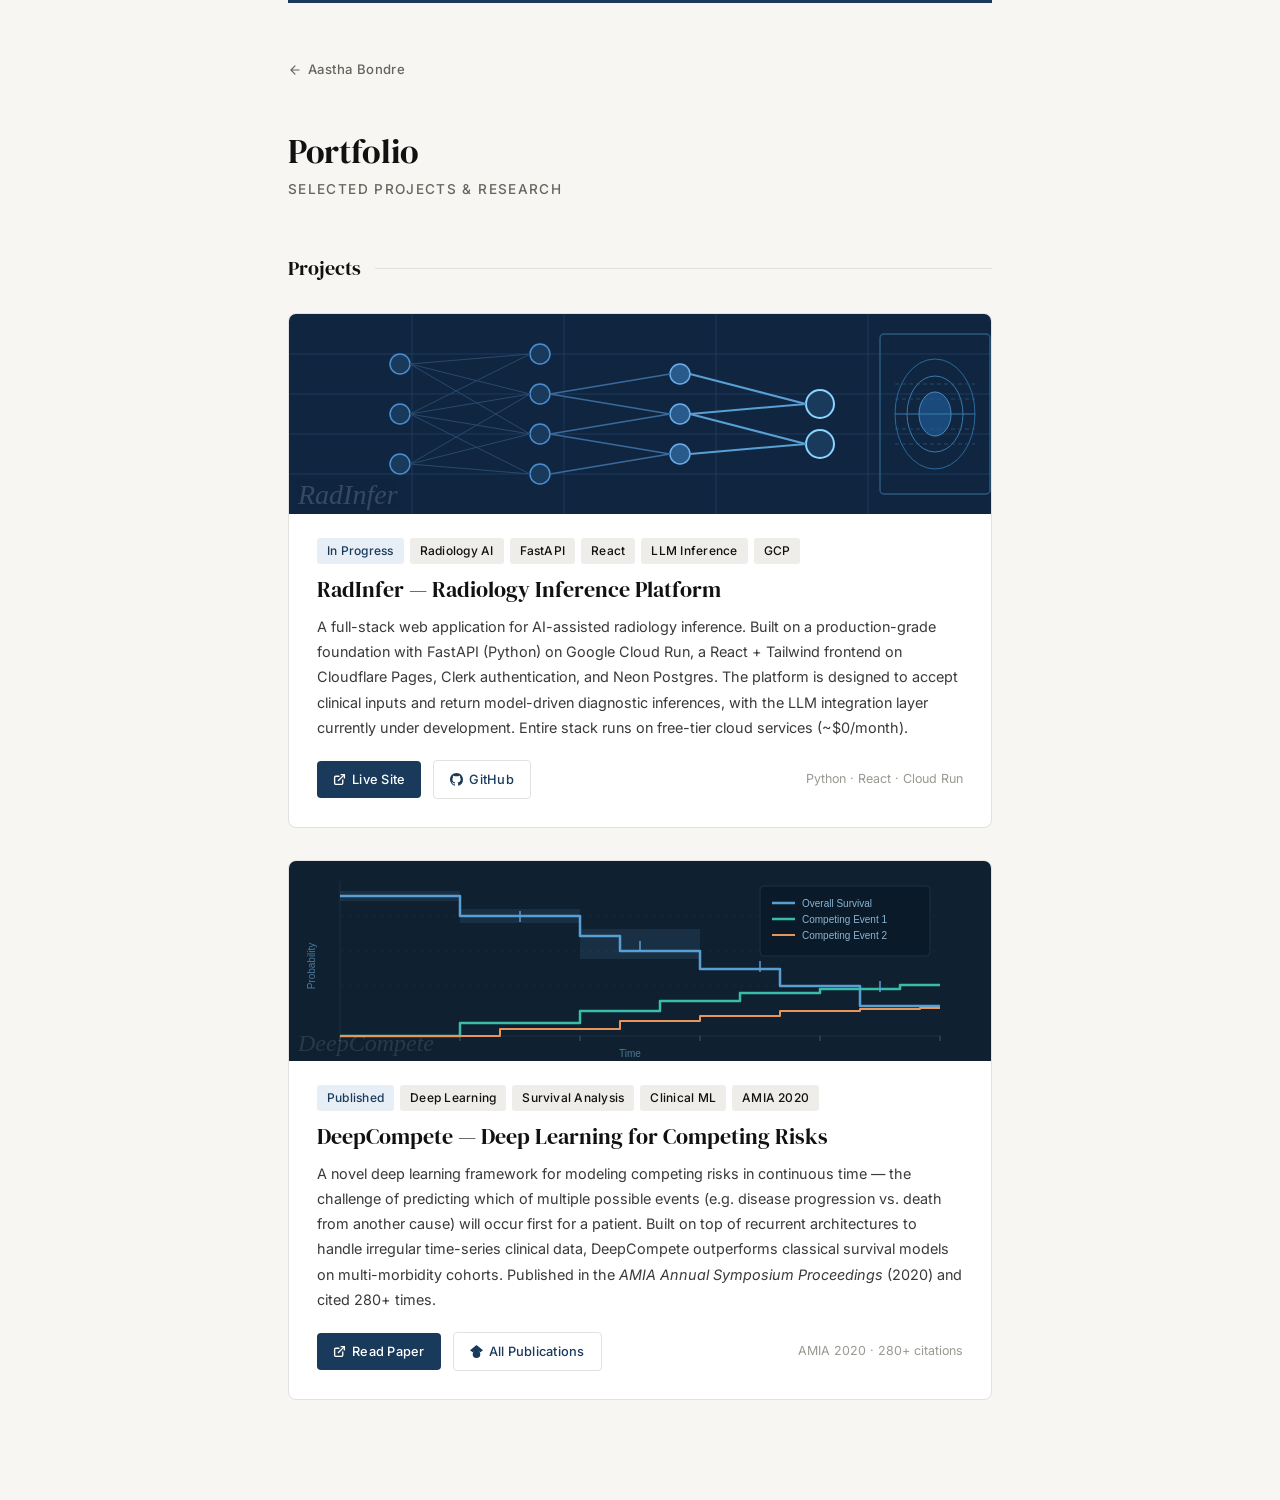
==== portfolio.html @ b5de8ede "Add portfolio page with RadInfer and DeepCompete" ====
<!DOCTYPE html>
<html lang="en">
<head>
  <meta charset="UTF-8" />
  <meta name="viewport" content="width=device-width, initial-scale=1.0" />
  <title>Portfolio — Aastha Bondre</title>
  <link rel="preconnect" href="https://fonts.googleapis.com">
  <link rel="preconnect" href="https://fonts.gstatic.com" crossorigin>
  <link href="https://fonts.googleapis.com/css2?family=DM+Serif+Display&family=Inter:wght@400;450;500;600&display=swap" rel="stylesheet">
  <style>
    *, *::before, *::after { box-sizing: border-box; margin: 0; padding: 0; }

    :root {
      --bg: #f7f6f3;
      --surface: #ffffff;
      --fg: #111111;
      --muted: #666660;
      --subtle: #999992;
      --accent: #1a3a5c;
      --accent-light: #e8eef5;
      --border: #e2e1dd;
      --tag-bg: #eeede9;
      --serif: 'DM Serif Display', Georgia, serif;
      --sans: 'Inter', system-ui, -apple-system, sans-serif;
    }

    html { scroll-behavior: smooth; }

    body {
      background: var(--bg);
      color: var(--fg);
      font-family: var(--sans);
      font-size: 15px;
      line-height: 1.65;
      -webkit-font-smoothing: antialiased;
    }

    a { color: var(--accent); text-decoration: none; }
    a:hover { text-decoration: underline; }

    .page {
      max-width: 760px;
      margin: 0 auto;
      padding: 0 28px 100px;
    }

    .top-rule {
      height: 3px;
      background: var(--accent);
      margin-bottom: 56px;
    }

    /* ── Nav back ── */
    .nav {
      display: flex;
      align-items: center;
      justify-content: space-between;
      margin-bottom: 52px;
    }

    .back-link {
      display: inline-flex;
      align-items: center;
      gap: 6px;
      font-size: 0.82rem;
      font-weight: 500;
      color: var(--muted);
      text-decoration: none;
      letter-spacing: 0.03em;
    }
    .back-link:hover { color: var(--accent); text-decoration: none; }

    /* ── Page header ── */
    .page-header { margin-bottom: 52px; }

    .page-name {
      font-family: var(--serif);
      font-size: 2.1rem;
      font-weight: 400;
      letter-spacing: -0.01em;
      line-height: 1.1;
      margin-bottom: 8px;
    }

    .page-sub {
      font-size: 0.85rem;
      font-weight: 500;
      letter-spacing: 0.1em;
      text-transform: uppercase;
      color: var(--muted);
    }

    /* ── Section header ── */
    .section-header {
      display: flex;
      align-items: center;
      gap: 14px;
      margin-bottom: 28px;
    }
    .section-title {
      font-family: var(--serif);
      font-size: 1.25rem;
      font-weight: 400;
      white-space: nowrap;
    }
    .section-rule {
      flex: 1;
      height: 1px;
      background: var(--border);
    }

    /* ── Project cards ── */
    .projects { display: flex; flex-direction: column; gap: 32px; }

    .card {
      background: var(--surface);
      border: 1px solid var(--border);
      border-radius: 8px;
      overflow: hidden;
    }

    .card-image {
      width: 100%;
      height: 200px;
      display: block;
      background: var(--accent-light);
    }

    .card-body { padding: 24px 28px 28px; }

    .card-tags {
      display: flex;
      flex-wrap: wrap;
      gap: 6px;
      margin-bottom: 12px;
    }

    .tag {
      background: var(--tag-bg);
      color: var(--fg);
      font-size: 0.75rem;
      font-weight: 500;
      padding: 3px 10px;
      border-radius: 3px;
      letter-spacing: 0.02em;
    }

    .tag-accent {
      background: var(--accent-light);
      color: var(--accent);
    }

    .card-title {
      font-family: var(--serif);
      font-size: 1.35rem;
      font-weight: 400;
      line-height: 1.3;
      margin-bottom: 10px;
    }

    .card-desc {
      font-size: 0.9rem;
      color: #3a3a38;
      line-height: 1.75;
      margin-bottom: 20px;
    }

    .card-footer {
      display: flex;
      align-items: center;
      gap: 12px;
      flex-wrap: wrap;
    }

    .btn {
      display: inline-flex;
      align-items: center;
      gap: 6px;
      font-size: 0.8rem;
      font-weight: 500;
      padding: 8px 16px;
      border-radius: 4px;
      text-decoration: none;
      transition: background 0.15s;
      letter-spacing: 0.02em;
    }

    .btn-primary {
      background: var(--accent);
      color: #fff;
    }
    .btn-primary:hover { background: #122a43; text-decoration: none; }

    .btn-secondary {
      background: #fff;
      color: var(--accent);
      border: 1px solid var(--border);
    }
    .btn-secondary:hover { background: var(--accent-light); text-decoration: none; }

    .card-meta {
      font-size: 0.78rem;
      color: var(--subtle);
      margin-left: auto;
    }
  </style>
</head>
<body>
<div class="page">

  <div class="top-rule"></div>

  <nav class="nav">
    <a class="back-link" href="/">
      <svg width="14" height="14" viewBox="0 0 24 24" fill="none" stroke="currentColor" stroke-width="2" stroke-linecap="round" stroke-linejoin="round">
        <path d="M19 12H5M12 5l-7 7 7 7"/>
      </svg>
      Aastha Bondre
    </a>
  </nav>

  <div class="page-header">
    <h1 class="page-name">Portfolio</h1>
    <p class="page-sub">Selected Projects &amp; Research</p>
  </div>

  <section>
    <div class="section-header">
      <h2 class="section-title">Projects</h2>
      <div class="section-rule"></div>
    </div>

    <div class="projects">

      <!-- RadInfer -->
      <div class="card">
        <svg class="card-image" viewBox="0 0 760 200" xmlns="http://www.w3.org/2000/svg" preserveAspectRatio="xMidYMid slice">
          <rect width="760" height="200" fill="#0f2540"/>
          <!-- Grid lines -->
          <line x1="0" y1="40" x2="760" y2="40" stroke="#1e3a5c" stroke-width="1"/>
          <line x1="0" y1="80" x2="760" y2="80" stroke="#1e3a5c" stroke-width="1"/>
          <line x1="0" y1="120" x2="760" y2="120" stroke="#1e3a5c" stroke-width="1"/>
          <line x1="0" y1="160" x2="760" y2="160" stroke="#1e3a5c" stroke-width="1"/>
          <line x1="152" y1="0" x2="152" y2="200" stroke="#1e3a5c" stroke-width="1"/>
          <line x1="304" y1="0" x2="304" y2="200" stroke="#1e3a5c" stroke-width="1"/>
          <line x1="456" y1="0" x2="456" y2="200" stroke="#1e3a5c" stroke-width="1"/>
          <line x1="608" y1="0" x2="608" y2="200" stroke="#1e3a5c" stroke-width="1"/>
          <!-- Neural network nodes - input layer -->
          <circle cx="140" cy="50" r="10" fill="#1a3a5c" stroke="#4a8fd4" stroke-width="1.5"/>
          <circle cx="140" cy="100" r="10" fill="#1a3a5c" stroke="#4a8fd4" stroke-width="1.5"/>
          <circle cx="140" cy="150" r="10" fill="#1a3a5c" stroke="#4a8fd4" stroke-width="1.5"/>
          <!-- Hidden layer 1 -->
          <circle cx="280" cy="40" r="10" fill="#1a3a5c" stroke="#4a8fd4" stroke-width="1.5"/>
          <circle cx="280" cy="80" r="10" fill="#1a3a5c" stroke="#4a8fd4" stroke-width="1.5"/>
          <circle cx="280" cy="120" r="10" fill="#1a3a5c" stroke="#4a8fd4" stroke-width="1.5"/>
          <circle cx="280" cy="160" r="10" fill="#1a3a5c" stroke="#4a8fd4" stroke-width="1.5"/>
          <!-- Hidden layer 2 -->
          <circle cx="420" cy="60" r="10" fill="#2a5a8c" stroke="#6aafed" stroke-width="1.5"/>
          <circle cx="420" cy="100" r="10" fill="#2a5a8c" stroke="#6aafed" stroke-width="1.5"/>
          <circle cx="420" cy="140" r="10" fill="#2a5a8c" stroke="#6aafed" stroke-width="1.5"/>
          <!-- Output -->
          <circle cx="560" cy="90" r="14" fill="#1a3a5c" stroke="#8ad4ff" stroke-width="2"/>
          <circle cx="560" cy="130" r="14" fill="#1a3a5c" stroke="#8ad4ff" stroke-width="2"/>
          <!-- Connections input→h1 -->
          <line x1="150" y1="50" x2="270" y2="40" stroke="#2a4a6c" stroke-width="1"/>
          <line x1="150" y1="50" x2="270" y2="80" stroke="#2a4a6c" stroke-width="1"/>
          <line x1="150" y1="50" x2="270" y2="120" stroke="#2a4a6c" stroke-width="1"/>
          <line x1="150" y1="100" x2="270" y2="40" stroke="#2a4a6c" stroke-width="1"/>
          <line x1="150" y1="100" x2="270" y2="80" stroke="#2a4a6c" stroke-width="1"/>
          <line x1="150" y1="100" x2="270" y2="120" stroke="#2a4a6c" stroke-width="1"/>
          <line x1="150" y1="100" x2="270" y2="160" stroke="#2a4a6c" stroke-width="1"/>
          <line x1="150" y1="150" x2="270" y2="80" stroke="#2a4a6c" stroke-width="1"/>
          <line x1="150" y1="150" x2="270" y2="120" stroke="#2a4a6c" stroke-width="1"/>
          <line x1="150" y1="150" x2="270" y2="160" stroke="#2a4a6c" stroke-width="1"/>
          <!-- Connections h1→h2 (highlighted) -->
          <line x1="290" y1="80" x2="410" y2="60" stroke="#3a6a9c" stroke-width="1.5"/>
          <line x1="290" y1="80" x2="410" y2="100" stroke="#3a6a9c" stroke-width="1.5"/>
          <line x1="290" y1="120" x2="410" y2="100" stroke="#3a6a9c" stroke-width="1.5"/>
          <line x1="290" y1="120" x2="410" y2="140" stroke="#3a6a9c" stroke-width="1.5"/>
          <line x1="290" y1="160" x2="410" y2="140" stroke="#3a6a9c" stroke-width="1.5"/>
          <!-- Connections h2→output (bright) -->
          <line x1="430" y1="60" x2="546" y2="90" stroke="#5a9fd4" stroke-width="2"/>
          <line x1="430" y1="100" x2="546" y2="90" stroke="#5a9fd4" stroke-width="2"/>
          <line x1="430" y1="100" x2="546" y2="130" stroke="#5a9fd4" stroke-width="2"/>
          <line x1="430" y1="140" x2="546" y2="130" stroke="#5a9fd4" stroke-width="2"/>
          <!-- Scan lines on right suggesting radiology -->
          <rect x="620" y="20" width="110" height="160" rx="4" fill="none" stroke="#2a5a7c" stroke-width="1.5"/>
          <!-- Abstract "scan" inside box -->
          <ellipse cx="675" cy="100" rx="40" ry="55" fill="none" stroke="#2a6a9c" stroke-width="1"/>
          <ellipse cx="675" cy="100" rx="28" ry="38" fill="none" stroke="#3a7aac" stroke-width="1"/>
          <ellipse cx="675" cy="100" rx="16" ry="22" fill="#1a4a7c" stroke="#4a8abd" stroke-width="1"/>
          <line x1="635" y1="70" x2="715" y2="70" stroke="#2a5a7c" stroke-width="0.75" stroke-dasharray="4,3"/>
          <line x1="635" y1="85" x2="715" y2="85" stroke="#2a5a7c" stroke-width="0.75" stroke-dasharray="4,3"/>
          <line x1="635" y1="100" x2="715" y2="100" stroke="#3a7aac" stroke-width="1"/>
          <line x1="635" y1="115" x2="715" y2="115" stroke="#2a5a7c" stroke-width="0.75" stroke-dasharray="4,3"/>
          <line x1="635" y1="130" x2="715" y2="130" stroke="#2a5a7c" stroke-width="0.75" stroke-dasharray="4,3"/>
          <!-- Label -->
          <text x="38" y="190" font-family="Georgia, serif" font-size="28" fill="#e8eef5" opacity="0.18" font-style="italic">RadInfer</text>
        </svg>

        <div class="card-body">
          <div class="card-tags">
            <span class="tag tag-accent">In Progress</span>
            <span class="tag">Radiology AI</span>
            <span class="tag">FastAPI</span>
            <span class="tag">React</span>
            <span class="tag">LLM Inference</span>
            <span class="tag">GCP</span>
          </div>
          <h3 class="card-title">RadInfer — Radiology Inference Platform</h3>
          <p class="card-desc">
            A full-stack web application for AI-assisted radiology inference. Built on a production-grade
            foundation with FastAPI (Python) on Google Cloud Run, a React + Tailwind frontend on Cloudflare
            Pages, Clerk authentication, and Neon Postgres. The platform is designed to accept clinical
            inputs and return model-driven diagnostic inferences, with the LLM integration layer currently
            under development. Entire stack runs on free-tier cloud services (~$0/month).
          </p>
          <div class="card-footer">
            <a class="btn btn-primary" href="https://radinfer.com" target="_blank" rel="noopener">
              <svg width="13" height="13" viewBox="0 0 24 24" fill="none" stroke="currentColor" stroke-width="2.5" stroke-linecap="round" stroke-linejoin="round">
                <path d="M18 13v6a2 2 0 0 1-2 2H5a2 2 0 0 1-2-2V8a2 2 0 0 1 2-2h6"/>
                <polyline points="15 3 21 3 21 9"/>
                <line x1="10" y1="14" x2="21" y2="3"/>
              </svg>
              Live Site
            </a>
            <a class="btn btn-secondary" href="https://github.com/TejasBondre/radinfer" target="_blank" rel="noopener">
              <svg width="13" height="13" viewBox="0 0 24 24" fill="currentColor">
                <path d="M12 0C5.37 0 0 5.37 0 12c0 5.31 3.435 9.795 8.205 11.385.6.105.825-.255.825-.57 0-.285-.015-1.23-.015-2.235-3.015.555-3.795-.735-4.035-1.41-.135-.345-.72-1.41-1.23-1.695-.42-.225-1.02-.78-.015-.795.945-.015 1.62.87 1.845 1.23 1.08 1.815 2.805 1.305 3.495.99.105-.78.42-1.305.765-1.605-2.67-.3-5.46-1.335-5.46-5.925 0-1.305.465-2.385 1.23-3.225-.12-.3-.54-1.53.12-3.18 0 0 1.005-.315 3.3 1.23.96-.27 1.98-.405 3-.405s2.04.135 3 .405c2.295-1.56 3.3-1.23 3.3-1.23.66 1.65.24 2.88.12 3.18.765.84 1.23 1.905 1.23 3.225 0 4.605-2.805 5.625-5.475 5.925.435.375.81 1.095.81 2.22 0 1.605-.015 2.895-.015 3.3 0 .315.225.69.825.57A12.02 12.02 0 0 0 24 12c0-6.63-5.37-12-12-12z"/>
              </svg>
              GitHub
            </a>
            <span class="card-meta">Python · React · Cloud Run</span>
          </div>
        </div>
      </div>

      <!-- DeepCompete -->
      <div class="card">
        <svg class="card-image" viewBox="0 0 760 200" xmlns="http://www.w3.org/2000/svg" preserveAspectRatio="xMidYMid slice">
          <rect width="760" height="200" fill="#0f2030"/>
          <!-- Grid -->
          <line x1="80" y1="20" x2="80" y2="175" stroke="#1e3040" stroke-width="1"/>
          <line x1="80" y1="175" x2="680" y2="175" stroke="#1e3040" stroke-width="1"/>
          <!-- Horizontal grid lines -->
          <line x1="80" y1="55" x2="680" y2="55" stroke="#1a2a3a" stroke-width="0.75" stroke-dasharray="4,4"/>
          <line x1="80" y1="90" x2="680" y2="90" stroke="#1a2a3a" stroke-width="0.75" stroke-dasharray="4,4"/>
          <line x1="80" y1="125" x2="680" y2="125" stroke="#1a2a3a" stroke-width="0.75" stroke-dasharray="4,4"/>
          <!-- Axis ticks -->
          <line x1="80" y1="175" x2="80" y2="180" stroke="#3a5a7a" stroke-width="1"/>
          <line x1="200" y1="175" x2="200" y2="180" stroke="#3a5a7a" stroke-width="1"/>
          <line x1="320" y1="175" x2="320" y2="180" stroke="#3a5a7a" stroke-width="1"/>
          <line x1="440" y1="175" x2="440" y2="180" stroke="#3a5a7a" stroke-width="1"/>
          <line x1="560" y1="175" x2="560" y2="180" stroke="#3a5a7a" stroke-width="1"/>
          <line x1="680" y1="175" x2="680" y2="180" stroke="#3a5a7a" stroke-width="1"/>
          <!-- Kaplan-Meier style curves — overall survival (blue) -->
          <polyline points="80,35 200,35 200,55 320,55 320,75 360,75 360,90 440,90 440,108 520,108 520,125 600,125 600,145 680,145"
            fill="none" stroke="#5a9fd4" stroke-width="2.5" stroke-linejoin="round"/>
          <!-- Competing event 1 (teal) — cumulative incidence -->
          <polyline points="80,175 200,175 200,162 320,162 320,150 400,150 400,140 480,140 480,132 560,132 560,128 640,128 640,124 680,124"
            fill="none" stroke="#3abcaa" stroke-width="2.5" stroke-linejoin="round"/>
          <!-- Competing event 2 (orange) — cumulative incidence -->
          <polyline points="80,175 240,175 240,168 360,168 360,160 440,160 440,155 520,155 520,150 600,150 600,148 660,148 660,147 680,147"
            fill="none" stroke="#e8955a" stroke-width="2" stroke-linejoin="round"/>
          <!-- Confidence bands (shaded) for blue curve -->
          <polygon points="80,30 200,30 200,40 80,40" fill="#5a9fd4" opacity="0.12"/>
          <polygon points="200,48 320,48 320,62 200,62" fill="#5a9fd4" opacity="0.12"/>
          <polygon points="320,68 440,68 440,98 320,98" fill="#5a9fd4" opacity="0.12"/>
          <!-- Censoring ticks on blue curve -->
          <line x1="260" y1="50" x2="260" y2="61" stroke="#5a9fd4" stroke-width="1.5"/>
          <line x1="380" y1="80" x2="380" y2="91" stroke="#5a9fd4" stroke-width="1.5"/>
          <line x1="500" y1="100" x2="500" y2="111" stroke="#5a9fd4" stroke-width="1.5"/>
          <line x1="620" y1="120" x2="620" y2="131" stroke="#5a9fd4" stroke-width="1.5"/>
          <!-- Legend -->
          <rect x="500" y="25" width="170" height="70" rx="4" fill="#0a1a28" stroke="#1e3040" stroke-width="1"/>
          <line x1="512" y1="42" x2="535" y2="42" stroke="#5a9fd4" stroke-width="2.5"/>
          <text x="542" y="46" font-family="sans-serif" font-size="10" fill="#8ab4d4">Overall Survival</text>
          <line x1="512" y1="58" x2="535" y2="58" stroke="#3abcaa" stroke-width="2.5"/>
          <text x="542" y="62" font-family="sans-serif" font-size="10" fill="#8ab4d4">Competing Event 1</text>
          <line x1="512" y1="74" x2="535" y2="74" stroke="#e8955a" stroke-width="2"/>
          <text x="542" y="78" font-family="sans-serif" font-size="10" fill="#8ab4d4">Competing Event 2</text>
          <!-- Axis labels -->
          <text x="370" y="196" text-anchor="middle" font-family="sans-serif" font-size="10" fill="#4a7a9a">Time</text>
          <text x="55" y="105" text-anchor="middle" font-family="sans-serif" font-size="10" fill="#4a7a9a" transform="rotate(-90 55 105)">Probability</text>
          <!-- Watermark -->
          <text x="38" y="190" font-family="Georgia, serif" font-size="24" fill="#e8eef5" opacity="0.12" font-style="italic">DeepCompete</text>
        </svg>

        <div class="card-body">
          <div class="card-tags">
            <span class="tag tag-accent">Published</span>
            <span class="tag">Deep Learning</span>
            <span class="tag">Survival Analysis</span>
            <span class="tag">Clinical ML</span>
            <span class="tag">AMIA 2020</span>
          </div>
          <h3 class="card-title">DeepCompete — Deep Learning for Competing Risks</h3>
          <p class="card-desc">
            A novel deep learning framework for modeling competing risks in continuous time —
            the challenge of predicting which of multiple possible events (e.g. disease progression vs. death from
            another cause) will occur first for a patient. Built on top of recurrent architectures to handle
            irregular time-series clinical data, DeepCompete outperforms classical survival models on multi-morbidity
            cohorts. Published in the <em>AMIA Annual Symposium Proceedings</em> (2020) and cited 280+ times.
          </p>
          <div class="card-footer">
            <a class="btn btn-primary" href="https://pmc.ncbi.nlm.nih.gov/articles/PMC8075516/" target="_blank" rel="noopener">
              <svg width="13" height="13" viewBox="0 0 24 24" fill="none" stroke="currentColor" stroke-width="2.5" stroke-linecap="round" stroke-linejoin="round">
                <path d="M18 13v6a2 2 0 0 1-2 2H5a2 2 0 0 1-2-2V8a2 2 0 0 1 2-2h6"/>
                <polyline points="15 3 21 3 21 9"/>
                <line x1="10" y1="14" x2="21" y2="3"/>
              </svg>
              Read Paper
            </a>
            <a class="btn btn-secondary" href="https://scholar.google.com/citations?user=q41s0NAAAAAJ&hl=en" target="_blank" rel="noopener">
              <svg width="13" height="13" viewBox="0 0 24 24" fill="currentColor">
                <path d="M12 24a7 7 0 1 1 0-14 7 7 0 0 1 0 14zm0-24L0 9.5l4.838 3.94A8 8 0 0 1 12 10a8 8 0 0 1 7.162 3.44L24 9.5z"/>
              </svg>
              All Publications
            </a>
            <span class="card-meta">AMIA 2020 · 280+ citations</span>
          </div>
        </div>
      </div>

    </div>
  </section>

</div>
</body>
</html>
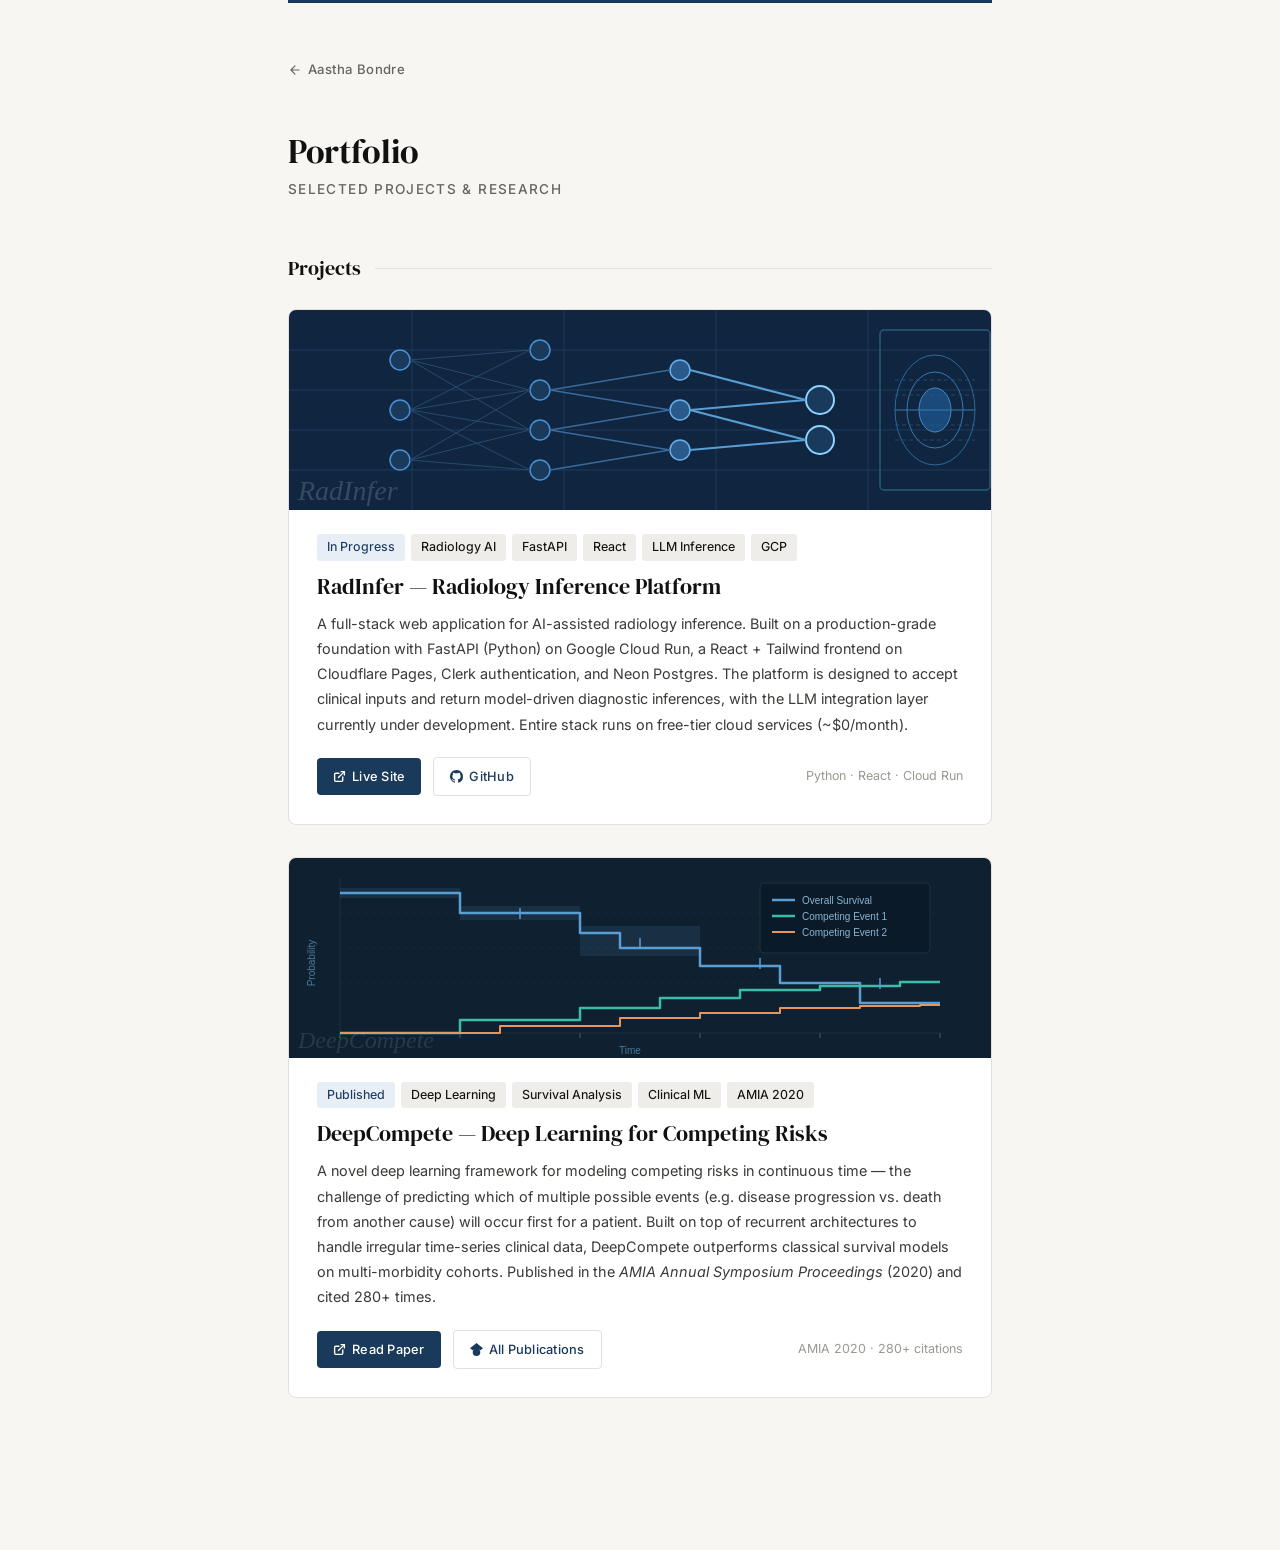
==== commit f682c2d1: "Refactor: slim shell, loads data+render" ====
--- a/portfolio.html
+++ b/portfolio.html
@@ -7,207 +7,10 @@
   <link rel="preconnect" href="https://fonts.googleapis.com">
   <link rel="preconnect" href="https://fonts.gstatic.com" crossorigin>
   <link href="https://fonts.googleapis.com/css2?family=DM+Serif+Display&family=Inter:wght@400;450;500;600&display=swap" rel="stylesheet">
-  <style>
-    *, *::before, *::after { box-sizing: border-box; margin: 0; padding: 0; }
-
-    :root {
-      --bg: #f7f6f3;
-      --surface: #ffffff;
-      --fg: #111111;
-      --muted: #666660;
-      --subtle: #999992;
-      --accent: #1a3a5c;
-      --accent-light: #e8eef5;
-      --border: #e2e1dd;
-      --tag-bg: #eeede9;
-      --serif: 'DM Serif Display', Georgia, serif;
-      --sans: 'Inter', system-ui, -apple-system, sans-serif;
-    }
-
-    html { scroll-behavior: smooth; }
-
-    body {
-      background: var(--bg);
-      color: var(--fg);
-      font-family: var(--sans);
-      font-size: 15px;
-      line-height: 1.65;
-      -webkit-font-smoothing: antialiased;
-    }
-
-    a { color: var(--accent); text-decoration: none; }
-    a:hover { text-decoration: underline; }
-
-    .page {
-      max-width: 760px;
-      margin: 0 auto;
-      padding: 0 28px 100px;
-    }
-
-    .top-rule {
-      height: 3px;
-      background: var(--accent);
-      margin-bottom: 56px;
-    }
-
-    /* ── Nav back ── */
-    .nav {
-      display: flex;
-      align-items: center;
-      justify-content: space-between;
-      margin-bottom: 52px;
-    }
-
-    .back-link {
-      display: inline-flex;
-      align-items: center;
-      gap: 6px;
-      font-size: 0.82rem;
-      font-weight: 500;
-      color: var(--muted);
-      text-decoration: none;
-      letter-spacing: 0.03em;
-    }
-    .back-link:hover { color: var(--accent); text-decoration: none; }
-
-    /* ── Page header ── */
-    .page-header { margin-bottom: 52px; }
-
-    .page-name {
-      font-family: var(--serif);
-      font-size: 2.1rem;
-      font-weight: 400;
-      letter-spacing: -0.01em;
-      line-height: 1.1;
-      margin-bottom: 8px;
-    }
-
-    .page-sub {
-      font-size: 0.85rem;
-      font-weight: 500;
-      letter-spacing: 0.1em;
-      text-transform: uppercase;
-      color: var(--muted);
-    }
-
-    /* ── Section header ── */
-    .section-header {
-      display: flex;
-      align-items: center;
-      gap: 14px;
-      margin-bottom: 28px;
-    }
-    .section-title {
-      font-family: var(--serif);
-      font-size: 1.25rem;
-      font-weight: 400;
-      white-space: nowrap;
-    }
-    .section-rule {
-      flex: 1;
-      height: 1px;
-      background: var(--border);
-    }
-
-    /* ── Project cards ── */
-    .projects { display: flex; flex-direction: column; gap: 32px; }
-
-    .card {
-      background: var(--surface);
-      border: 1px solid var(--border);
-      border-radius: 8px;
-      overflow: hidden;
-    }
-
-    .card-image {
-      width: 100%;
-      height: 200px;
-      display: block;
-      background: var(--accent-light);
-    }
-
-    .card-body { padding: 24px 28px 28px; }
-
-    .card-tags {
-      display: flex;
-      flex-wrap: wrap;
-      gap: 6px;
-      margin-bottom: 12px;
-    }
-
-    .tag {
-      background: var(--tag-bg);
-      color: var(--fg);
-      font-size: 0.75rem;
-      font-weight: 500;
-      padding: 3px 10px;
-      border-radius: 3px;
-      letter-spacing: 0.02em;
-    }
-
-    .tag-accent {
-      background: var(--accent-light);
-      color: var(--accent);
-    }
-
-    .card-title {
-      font-family: var(--serif);
-      font-size: 1.35rem;
-      font-weight: 400;
-      line-height: 1.3;
-      margin-bottom: 10px;
-    }
-
-    .card-desc {
-      font-size: 0.9rem;
-      color: #3a3a38;
-      line-height: 1.75;
-      margin-bottom: 20px;
-    }
-
-    .card-footer {
-      display: flex;
-      align-items: center;
-      gap: 12px;
-      flex-wrap: wrap;
-    }
-
-    .btn {
-      display: inline-flex;
-      align-items: center;
-      gap: 6px;
-      font-size: 0.8rem;
-      font-weight: 500;
-      padding: 8px 16px;
-      border-radius: 4px;
-      text-decoration: none;
-      transition: background 0.15s;
-      letter-spacing: 0.02em;
-    }
-
-    .btn-primary {
-      background: var(--accent);
-      color: #fff;
-    }
-    .btn-primary:hover { background: #122a43; text-decoration: none; }
-
-    .btn-secondary {
-      background: #fff;
-      color: var(--accent);
-      border: 1px solid var(--border);
-    }
-    .btn-secondary:hover { background: var(--accent-light); text-decoration: none; }
-
-    .card-meta {
-      font-size: 0.78rem;
-      color: var(--subtle);
-      margin-left: auto;
-    }
-  </style>
+  <link rel="stylesheet" href="styles.css">
 </head>
 <body>
 <div class="page">
-
   <div class="top-rule"></div>
 
   <nav class="nav">
@@ -224,207 +27,13 @@
     <p class="page-sub">Selected Projects &amp; Research</p>
   </div>
 
-  <section>
-    <div class="section-header">
-      <h2 class="section-title">Projects</h2>
-      <div class="section-rule"></div>
-    </div>
+  <div id="projects"></div>
+</div>
 
-    <div class="projects">
-
-      <!-- RadInfer -->
-      <div class="card">
-        <svg class="card-image" viewBox="0 0 760 200" xmlns="http://www.w3.org/2000/svg" preserveAspectRatio="xMidYMid slice">
-          <rect width="760" height="200" fill="#0f2540"/>
-          <!-- Grid lines -->
-          <line x1="0" y1="40" x2="760" y2="40" stroke="#1e3a5c" stroke-width="1"/>
-          <line x1="0" y1="80" x2="760" y2="80" stroke="#1e3a5c" stroke-width="1"/>
-          <line x1="0" y1="120" x2="760" y2="120" stroke="#1e3a5c" stroke-width="1"/>
-          <line x1="0" y1="160" x2="760" y2="160" stroke="#1e3a5c" stroke-width="1"/>
-          <line x1="152" y1="0" x2="152" y2="200" stroke="#1e3a5c" stroke-width="1"/>
-          <line x1="304" y1="0" x2="304" y2="200" stroke="#1e3a5c" stroke-width="1"/>
-          <line x1="456" y1="0" x2="456" y2="200" stroke="#1e3a5c" stroke-width="1"/>
-          <line x1="608" y1="0" x2="608" y2="200" stroke="#1e3a5c" stroke-width="1"/>
-          <!-- Neural network nodes - input layer -->
-          <circle cx="140" cy="50" r="10" fill="#1a3a5c" stroke="#4a8fd4" stroke-width="1.5"/>
-          <circle cx="140" cy="100" r="10" fill="#1a3a5c" stroke="#4a8fd4" stroke-width="1.5"/>
-          <circle cx="140" cy="150" r="10" fill="#1a3a5c" stroke="#4a8fd4" stroke-width="1.5"/>
-          <!-- Hidden layer 1 -->
-          <circle cx="280" cy="40" r="10" fill="#1a3a5c" stroke="#4a8fd4" stroke-width="1.5"/>
-          <circle cx="280" cy="80" r="10" fill="#1a3a5c" stroke="#4a8fd4" stroke-width="1.5"/>
-          <circle cx="280" cy="120" r="10" fill="#1a3a5c" stroke="#4a8fd4" stroke-width="1.5"/>
-          <circle cx="280" cy="160" r="10" fill="#1a3a5c" stroke="#4a8fd4" stroke-width="1.5"/>
-          <!-- Hidden layer 2 -->
-          <circle cx="420" cy="60" r="10" fill="#2a5a8c" stroke="#6aafed" stroke-width="1.5"/>
-          <circle cx="420" cy="100" r="10" fill="#2a5a8c" stroke="#6aafed" stroke-width="1.5"/>
-          <circle cx="420" cy="140" r="10" fill="#2a5a8c" stroke="#6aafed" stroke-width="1.5"/>
-          <!-- Output -->
-          <circle cx="560" cy="90" r="14" fill="#1a3a5c" stroke="#8ad4ff" stroke-width="2"/>
-          <circle cx="560" cy="130" r="14" fill="#1a3a5c" stroke="#8ad4ff" stroke-width="2"/>
-          <!-- Connections input→h1 -->
-          <line x1="150" y1="50" x2="270" y2="40" stroke="#2a4a6c" stroke-width="1"/>
-          <line x1="150" y1="50" x2="270" y2="80" stroke="#2a4a6c" stroke-width="1"/>
-          <line x1="150" y1="50" x2="270" y2="120" stroke="#2a4a6c" stroke-width="1"/>
-          <line x1="150" y1="100" x2="270" y2="40" stroke="#2a4a6c" stroke-width="1"/>
-          <line x1="150" y1="100" x2="270" y2="80" stroke="#2a4a6c" stroke-width="1"/>
-          <line x1="150" y1="100" x2="270" y2="120" stroke="#2a4a6c" stroke-width="1"/>
-          <line x1="150" y1="100" x2="270" y2="160" stroke="#2a4a6c" stroke-width="1"/>
-          <line x1="150" y1="150" x2="270" y2="80" stroke="#2a4a6c" stroke-width="1"/>
-          <line x1="150" y1="150" x2="270" y2="120" stroke="#2a4a6c" stroke-width="1"/>
-          <line x1="150" y1="150" x2="270" y2="160" stroke="#2a4a6c" stroke-width="1"/>
-          <!-- Connections h1→h2 (highlighted) -->
-          <line x1="290" y1="80" x2="410" y2="60" stroke="#3a6a9c" stroke-width="1.5"/>
-          <line x1="290" y1="80" x2="410" y2="100" stroke="#3a6a9c" stroke-width="1.5"/>
-          <line x1="290" y1="120" x2="410" y2="100" stroke="#3a6a9c" stroke-width="1.5"/>
-          <line x1="290" y1="120" x2="410" y2="140" stroke="#3a6a9c" stroke-width="1.5"/>
-          <line x1="290" y1="160" x2="410" y2="140" stroke="#3a6a9c" stroke-width="1.5"/>
-          <!-- Connections h2→output (bright) -->
-          <line x1="430" y1="60" x2="546" y2="90" stroke="#5a9fd4" stroke-width="2"/>
-          <line x1="430" y1="100" x2="546" y2="90" stroke="#5a9fd4" stroke-width="2"/>
-          <line x1="430" y1="100" x2="546" y2="130" stroke="#5a9fd4" stroke-width="2"/>
-          <line x1="430" y1="140" x2="546" y2="130" stroke="#5a9fd4" stroke-width="2"/>
-          <!-- Scan lines on right suggesting radiology -->
-          <rect x="620" y="20" width="110" height="160" rx="4" fill="none" stroke="#2a5a7c" stroke-width="1.5"/>
-          <!-- Abstract "scan" inside box -->
-          <ellipse cx="675" cy="100" rx="40" ry="55" fill="none" stroke="#2a6a9c" stroke-width="1"/>
-          <ellipse cx="675" cy="100" rx="28" ry="38" fill="none" stroke="#3a7aac" stroke-width="1"/>
-          <ellipse cx="675" cy="100" rx="16" ry="22" fill="#1a4a7c" stroke="#4a8abd" stroke-width="1"/>
-          <line x1="635" y1="70" x2="715" y2="70" stroke="#2a5a7c" stroke-width="0.75" stroke-dasharray="4,3"/>
-          <line x1="635" y1="85" x2="715" y2="85" stroke="#2a5a7c" stroke-width="0.75" stroke-dasharray="4,3"/>
-          <line x1="635" y1="100" x2="715" y2="100" stroke="#3a7aac" stroke-width="1"/>
-          <line x1="635" y1="115" x2="715" y2="115" stroke="#2a5a7c" stroke-width="0.75" stroke-dasharray="4,3"/>
-          <line x1="635" y1="130" x2="715" y2="130" stroke="#2a5a7c" stroke-width="0.75" stroke-dasharray="4,3"/>
-          <!-- Label -->
-          <text x="38" y="190" font-family="Georgia, serif" font-size="28" fill="#e8eef5" opacity="0.18" font-style="italic">RadInfer</text>
-        </svg>
-
-        <div class="card-body">
-          <div class="card-tags">
-            <span class="tag tag-accent">In Progress</span>
-            <span class="tag">Radiology AI</span>
-            <span class="tag">FastAPI</span>
-            <span class="tag">React</span>
-            <span class="tag">LLM Inference</span>
-            <span class="tag">GCP</span>
-          </div>
-          <h3 class="card-title">RadInfer — Radiology Inference Platform</h3>
-          <p class="card-desc">
-            A full-stack web application for AI-assisted radiology inference. Built on a production-grade
-            foundation with FastAPI (Python) on Google Cloud Run, a React + Tailwind frontend on Cloudflare
-            Pages, Clerk authentication, and Neon Postgres. The platform is designed to accept clinical
-            inputs and return model-driven diagnostic inferences, with the LLM integration layer currently
-            under development. Entire stack runs on free-tier cloud services (~$0/month).
-          </p>
-          <div class="card-footer">
-            <a class="btn btn-primary" href="https://radinfer.com" target="_blank" rel="noopener">
-              <svg width="13" height="13" viewBox="0 0 24 24" fill="none" stroke="currentColor" stroke-width="2.5" stroke-linecap="round" stroke-linejoin="round">
-                <path d="M18 13v6a2 2 0 0 1-2 2H5a2 2 0 0 1-2-2V8a2 2 0 0 1 2-2h6"/>
-                <polyline points="15 3 21 3 21 9"/>
-                <line x1="10" y1="14" x2="21" y2="3"/>
-              </svg>
-              Live Site
-            </a>
-            <a class="btn btn-secondary" href="https://github.com/TejasBondre/radinfer" target="_blank" rel="noopener">
-              <svg width="13" height="13" viewBox="0 0 24 24" fill="currentColor">
-                <path d="M12 0C5.37 0 0 5.37 0 12c0 5.31 3.435 9.795 8.205 11.385.6.105.825-.255.825-.57 0-.285-.015-1.23-.015-2.235-3.015.555-3.795-.735-4.035-1.41-.135-.345-.72-1.41-1.23-1.695-.42-.225-1.02-.78-.015-.795.945-.015 1.62.87 1.845 1.23 1.08 1.815 2.805 1.305 3.495.99.105-.78.42-1.305.765-1.605-2.67-.3-5.46-1.335-5.46-5.925 0-1.305.465-2.385 1.23-3.225-.12-.3-.54-1.53.12-3.18 0 0 1.005-.315 3.3 1.23.96-.27 1.98-.405 3-.405s2.04.135 3 .405c2.295-1.56 3.3-1.23 3.3-1.23.66 1.65.24 2.88.12 3.18.765.84 1.23 1.905 1.23 3.225 0 4.605-2.805 5.625-5.475 5.925.435.375.81 1.095.81 2.22 0 1.605-.015 2.895-.015 3.3 0 .315.225.69.825.57A12.02 12.02 0 0 0 24 12c0-6.63-5.37-12-12-12z"/>
-              </svg>
-              GitHub
-            </a>
-            <span class="card-meta">Python · React · Cloud Run</span>
-          </div>
-        </div>
-      </div>
-
-      <!-- DeepCompete -->
-      <div class="card">
-        <svg class="card-image" viewBox="0 0 760 200" xmlns="http://www.w3.org/2000/svg" preserveAspectRatio="xMidYMid slice">
-          <rect width="760" height="200" fill="#0f2030"/>
-          <!-- Grid -->
-          <line x1="80" y1="20" x2="80" y2="175" stroke="#1e3040" stroke-width="1"/>
-          <line x1="80" y1="175" x2="680" y2="175" stroke="#1e3040" stroke-width="1"/>
-          <!-- Horizontal grid lines -->
-          <line x1="80" y1="55" x2="680" y2="55" stroke="#1a2a3a" stroke-width="0.75" stroke-dasharray="4,4"/>
-          <line x1="80" y1="90" x2="680" y2="90" stroke="#1a2a3a" stroke-width="0.75" stroke-dasharray="4,4"/>
-          <line x1="80" y1="125" x2="680" y2="125" stroke="#1a2a3a" stroke-width="0.75" stroke-dasharray="4,4"/>
-          <!-- Axis ticks -->
-          <line x1="80" y1="175" x2="80" y2="180" stroke="#3a5a7a" stroke-width="1"/>
-          <line x1="200" y1="175" x2="200" y2="180" stroke="#3a5a7a" stroke-width="1"/>
-          <line x1="320" y1="175" x2="320" y2="180" stroke="#3a5a7a" stroke-width="1"/>
-          <line x1="440" y1="175" x2="440" y2="180" stroke="#3a5a7a" stroke-width="1"/>
-          <line x1="560" y1="175" x2="560" y2="180" stroke="#3a5a7a" stroke-width="1"/>
-          <line x1="680" y1="175" x2="680" y2="180" stroke="#3a5a7a" stroke-width="1"/>
-          <!-- Kaplan-Meier style curves — overall survival (blue) -->
-          <polyline points="80,35 200,35 200,55 320,55 320,75 360,75 360,90 440,90 440,108 520,108 520,125 600,125 600,145 680,145"
-            fill="none" stroke="#5a9fd4" stroke-width="2.5" stroke-linejoin="round"/>
-          <!-- Competing event 1 (teal) — cumulative incidence -->
-          <polyline points="80,175 200,175 200,162 320,162 320,150 400,150 400,140 480,140 480,132 560,132 560,128 640,128 640,124 680,124"
-            fill="none" stroke="#3abcaa" stroke-width="2.5" stroke-linejoin="round"/>
-          <!-- Competing event 2 (orange) — cumulative incidence -->
-          <polyline points="80,175 240,175 240,168 360,168 360,160 440,160 440,155 520,155 520,150 600,150 600,148 660,148 660,147 680,147"
-            fill="none" stroke="#e8955a" stroke-width="2" stroke-linejoin="round"/>
-          <!-- Confidence bands (shaded) for blue curve -->
-          <polygon points="80,30 200,30 200,40 80,40" fill="#5a9fd4" opacity="0.12"/>
-          <polygon points="200,48 320,48 320,62 200,62" fill="#5a9fd4" opacity="0.12"/>
-          <polygon points="320,68 440,68 440,98 320,98" fill="#5a9fd4" opacity="0.12"/>
-          <!-- Censoring ticks on blue curve -->
-          <line x1="260" y1="50" x2="260" y2="61" stroke="#5a9fd4" stroke-width="1.5"/>
-          <line x1="380" y1="80" x2="380" y2="91" stroke="#5a9fd4" stroke-width="1.5"/>
-          <line x1="500" y1="100" x2="500" y2="111" stroke="#5a9fd4" stroke-width="1.5"/>
-          <line x1="620" y1="120" x2="620" y2="131" stroke="#5a9fd4" stroke-width="1.5"/>
-          <!-- Legend -->
-          <rect x="500" y="25" width="170" height="70" rx="4" fill="#0a1a28" stroke="#1e3040" stroke-width="1"/>
-          <line x1="512" y1="42" x2="535" y2="42" stroke="#5a9fd4" stroke-width="2.5"/>
-          <text x="542" y="46" font-family="sans-serif" font-size="10" fill="#8ab4d4">Overall Survival</text>
-          <line x1="512" y1="58" x2="535" y2="58" stroke="#3abcaa" stroke-width="2.5"/>
-          <text x="542" y="62" font-family="sans-serif" font-size="10" fill="#8ab4d4">Competing Event 1</text>
-          <line x1="512" y1="74" x2="535" y2="74" stroke="#e8955a" stroke-width="2"/>
-          <text x="542" y="78" font-family="sans-serif" font-size="10" fill="#8ab4d4">Competing Event 2</text>
-          <!-- Axis labels -->
-          <text x="370" y="196" text-anchor="middle" font-family="sans-serif" font-size="10" fill="#4a7a9a">Time</text>
-          <text x="55" y="105" text-anchor="middle" font-family="sans-serif" font-size="10" fill="#4a7a9a" transform="rotate(-90 55 105)">Probability</text>
-          <!-- Watermark -->
-          <text x="38" y="190" font-family="Georgia, serif" font-size="24" fill="#e8eef5" opacity="0.12" font-style="italic">DeepCompete</text>
-        </svg>
-
-        <div class="card-body">
-          <div class="card-tags">
-            <span class="tag tag-accent">Published</span>
-            <span class="tag">Deep Learning</span>
-            <span class="tag">Survival Analysis</span>
-            <span class="tag">Clinical ML</span>
-            <span class="tag">AMIA 2020</span>
-          </div>
-          <h3 class="card-title">DeepCompete — Deep Learning for Competing Risks</h3>
-          <p class="card-desc">
-            A novel deep learning framework for modeling competing risks in continuous time —
-            the challenge of predicting which of multiple possible events (e.g. disease progression vs. death from
-            another cause) will occur first for a patient. Built on top of recurrent architectures to handle
-            irregular time-series clinical data, DeepCompete outperforms classical survival models on multi-morbidity
-            cohorts. Published in the <em>AMIA Annual Symposium Proceedings</em> (2020) and cited 280+ times.
-          </p>
-          <div class="card-footer">
-            <a class="btn btn-primary" href="https://pmc.ncbi.nlm.nih.gov/articles/PMC8075516/" target="_blank" rel="noopener">
-              <svg width="13" height="13" viewBox="0 0 24 24" fill="none" stroke="currentColor" stroke-width="2.5" stroke-linecap="round" stroke-linejoin="round">
-                <path d="M18 13v6a2 2 0 0 1-2 2H5a2 2 0 0 1-2-2V8a2 2 0 0 1 2-2h6"/>
-                <polyline points="15 3 21 3 21 9"/>
-                <line x1="10" y1="14" x2="21" y2="3"/>
-              </svg>
-              Read Paper
-            </a>
-            <a class="btn btn-secondary" href="https://scholar.google.com/citations?user=q41s0NAAAAAJ&hl=en" target="_blank" rel="noopener">
-              <svg width="13" height="13" viewBox="0 0 24 24" fill="currentColor">
-                <path d="M12 24a7 7 0 1 1 0-14 7 7 0 0 1 0 14zm0-24L0 9.5l4.838 3.94A8 8 0 0 1 12 10a8 8 0 0 1 7.162 3.44L24 9.5z"/>
-              </svg>
-              All Publications
-            </a>
-            <span class="card-meta">AMIA 2020 · 280+ citations</span>
-          </div>
-        </div>
-      </div>
-
-    </div>
-  </section>
-
-</div>
+<script src="data.js"></script>
+<script src="render.js"></script>
+<script>
+  renderProjects("projects");
+</script>
 </body>
 </html>
--- a/styles.css
+++ b/styles.css
@@ -0,0 +1,330 @@
+/* ============================================================
+   styles.css — shared styles for aastha3.github.io
+   ============================================================ */
+
+*, *::before, *::after { box-sizing: border-box; margin: 0; padding: 0; }
+
+:root {
+  --bg:           #f7f6f3;
+  --surface:      #ffffff;
+  --fg:           #111111;
+  --muted:        #666660;
+  --subtle:       #999992;
+  --accent:       #1a3a5c;
+  --accent-light: #e8eef5;
+  --border:       #e2e1dd;
+  --tag-bg:       #eeede9;
+  --serif:        'DM Serif Display', Georgia, serif;
+  --sans:         'Inter', system-ui, -apple-system, sans-serif;
+}
+
+html { scroll-behavior: smooth; }
+
+body {
+  background: var(--bg);
+  color: var(--fg);
+  font-family: var(--sans);
+  font-size: 15px;
+  line-height: 1.65;
+  -webkit-font-smoothing: antialiased;
+}
+
+a { color: var(--accent); text-decoration: none; }
+a:hover { text-decoration: underline; }
+
+/* ── Page wrapper ── */
+.page {
+  max-width: 760px;
+  margin: 0 auto;
+  padding: 0 28px 100px;
+}
+
+/* ── Top rule ── */
+.top-rule {
+  height: 3px;
+  background: var(--accent);
+  margin-bottom: 56px;
+}
+
+/* ── Nav ── */
+.nav {
+  display: flex;
+  align-items: center;
+  justify-content: space-between;
+  margin-bottom: 52px;
+}
+
+.back-link {
+  display: inline-flex;
+  align-items: center;
+  gap: 6px;
+  font-size: 0.82rem;
+  font-weight: 500;
+  color: var(--muted);
+  text-decoration: none;
+  letter-spacing: 0.03em;
+}
+.back-link:hover { color: var(--accent); text-decoration: none; }
+
+/* ── Header ── */
+header {
+  display: grid;
+  grid-template-columns: 1fr auto;
+  gap: 24px;
+  align-items: start;
+  margin-bottom: 56px;
+  padding-bottom: 48px;
+  border-bottom: 1px solid var(--border);
+}
+
+.name {
+  font-family: var(--serif);
+  font-size: 2.6rem;
+  font-weight: 400;
+  letter-spacing: -0.01em;
+  line-height: 1.1;
+  margin-bottom: 8px;
+}
+
+.title-line {
+  font-size: 0.85rem;
+  font-weight: 500;
+  letter-spacing: 0.1em;
+  text-transform: uppercase;
+  color: var(--muted);
+  margin-bottom: 22px;
+}
+
+.bio {
+  font-size: 0.975rem;
+  line-height: 1.8;
+  color: #333330;
+  max-width: 540px;
+}
+
+/* ── Header buttons ── */
+.header-btns {
+  display: flex;
+  flex-direction: column;
+  gap: 8px;
+  margin-top: 4px;
+}
+
+.hdr-btn {
+  display: inline-flex;
+  align-items: center;
+  gap: 7px;
+  font-size: 0.8rem;
+  font-weight: 500;
+  letter-spacing: 0.03em;
+  padding: 9px 16px;
+  border-radius: 4px;
+  text-decoration: none;
+  white-space: nowrap;
+  transition: background 0.15s;
+}
+
+.btn-linkedin  { background: var(--accent); color: #fff; }
+.btn-linkedin:hover { background: #122a43; text-decoration: none; }
+
+.btn-portfolio { background: #fff; color: var(--accent); border: 1px solid var(--border); }
+.btn-portfolio:hover { background: var(--accent-light); text-decoration: none; }
+
+.btn-scholar   { background: #fff; color: var(--accent); border: 1px solid var(--border); }
+.btn-scholar:hover { background: var(--accent-light); text-decoration: none; }
+
+/* ── Section header ── */
+section { margin-bottom: 52px; }
+
+.section-header {
+  display: flex;
+  align-items: center;
+  gap: 14px;
+  margin-bottom: 24px;
+}
+
+.section-title {
+  font-family: var(--serif);
+  font-size: 1.25rem;
+  font-weight: 400;
+  white-space: nowrap;
+}
+
+.section-rule {
+  flex: 1;
+  height: 1px;
+  background: var(--border);
+}
+
+/* ── Experience ── */
+.exp-list { list-style: none; }
+
+.exp-item {
+  padding: 20px 0 20px 18px;
+  border-bottom: 1px solid var(--border);
+  position: relative;
+}
+.exp-item:first-child { border-top: 1px solid var(--border); }
+
+.exp-item::before {
+  content: '';
+  position: absolute;
+  left: 0; top: 20px; bottom: 20px;
+  width: 2px;
+  background: var(--accent-light);
+  border-radius: 2px;
+}
+.exp-item.current::before { background: var(--accent); }
+
+.exp-top {
+  display: flex;
+  justify-content: space-between;
+  align-items: baseline;
+  gap: 16px;
+  margin-bottom: 3px;
+}
+
+.exp-company { font-weight: 600; font-size: 0.95rem; }
+.exp-dates   { font-size: 0.78rem; color: var(--subtle); white-space: nowrap; flex-shrink: 0; font-variant-numeric: tabular-nums; }
+.exp-role    { font-size: 0.83rem; color: var(--muted); margin-bottom: 8px; font-style: italic; }
+.exp-detail  { font-size: 0.875rem; color: #444440; line-height: 1.65; }
+.stack       { font-size: 0.78rem; color: var(--subtle); font-style: normal; }
+
+/* ── Education ── */
+.edu-list { list-style: none; }
+
+.edu-item {
+  padding: 18px 0 18px 18px;
+  border-bottom: 1px solid var(--border);
+  position: relative;
+}
+.edu-item:first-child { border-top: 1px solid var(--border); }
+.edu-item::before {
+  content: '';
+  position: absolute;
+  left: 0; top: 18px; bottom: 18px;
+  width: 2px;
+  background: var(--accent-light);
+  border-radius: 2px;
+}
+
+.edu-top    { display: flex; justify-content: space-between; align-items: baseline; gap: 16px; margin-bottom: 3px; }
+.edu-school { font-weight: 600; font-size: 0.95rem; }
+.edu-years  { font-size: 0.78rem; color: var(--subtle); white-space: nowrap; flex-shrink: 0; font-variant-numeric: tabular-nums; }
+.edu-degree { font-size: 0.83rem; color: var(--muted); font-style: italic; margin-bottom: 6px; }
+.edu-note   { font-size: 0.85rem; color: #444440; line-height: 1.6; }
+
+/* ── Skills ── */
+.skills-grid { display: grid; grid-template-columns: 140px 1fr; }
+
+.skill-row { display: contents; }
+
+.skill-cat {
+  font-size: 0.78rem; font-weight: 600;
+  color: var(--muted); text-transform: uppercase; letter-spacing: 0.07em;
+  padding: 11px 0;
+  border-bottom: 1px solid var(--border);
+  display: flex; align-items: center;
+}
+
+.skill-tags {
+  padding: 9px 0;
+  border-bottom: 1px solid var(--border);
+  display: flex; flex-wrap: wrap; gap: 6px; align-items: center;
+}
+
+.skill-row:first-child .skill-cat,
+.skill-row:first-child .skill-tags { border-top: 1px solid var(--border); }
+
+.tag {
+  background: var(--tag-bg);
+  color: var(--fg);
+  font-size: 0.78rem;
+  padding: 3px 10px;
+  border-radius: 3px;
+  font-weight: 450;
+}
+
+/* ── Research ── */
+.pub-block {
+  padding: 18px 0 18px 18px;
+  border-top: 1px solid var(--border);
+  border-bottom: 1px solid var(--border);
+  position: relative;
+}
+.pub-block::before {
+  content: '';
+  position: absolute;
+  left: 0; top: 18px; bottom: 18px;
+  width: 2px;
+  background: var(--accent-light);
+  border-radius: 2px;
+}
+.pub-count  { font-weight: 600; font-size: 0.95rem; margin-bottom: 4px; }
+.pub-detail { font-size: 0.875rem; color: #444440; line-height: 1.65; }
+
+/* ── Portfolio page header ── */
+.page-header { margin-bottom: 52px; }
+.page-name {
+  font-family: var(--serif);
+  font-size: 2.1rem; font-weight: 400;
+  letter-spacing: -0.01em; line-height: 1.1;
+  margin-bottom: 8px;
+}
+.page-sub {
+  font-size: 0.85rem; font-weight: 500;
+  letter-spacing: 0.1em; text-transform: uppercase;
+  color: var(--muted);
+}
+
+/* ── Project cards ── */
+.projects { display: flex; flex-direction: column; gap: 32px; }
+
+.card {
+  background: var(--surface);
+  border: 1px solid var(--border);
+  border-radius: 8px;
+  overflow: hidden;
+}
+
+.card-image {
+  width: 100%; height: 200px;
+  display: block;
+  background: var(--accent-light);
+}
+
+.card-body { padding: 24px 28px 28px; }
+
+.card-tags { display: flex; flex-wrap: wrap; gap: 6px; margin-bottom: 12px; }
+
+.tag-accent { background: var(--accent-light); color: var(--accent); }
+
+.card-title {
+  font-family: var(--serif);
+  font-size: 1.35rem; font-weight: 400;
+  line-height: 1.3; margin-bottom: 10px;
+}
+
+.card-desc { font-size: 0.9rem; color: #3a3a38; line-height: 1.75; margin-bottom: 20px; }
+
+.card-footer {
+  display: flex; align-items: center;
+  gap: 12px; flex-wrap: wrap;
+}
+
+.btn {
+  display: inline-flex; align-items: center; gap: 6px;
+  font-size: 0.8rem; font-weight: 500;
+  padding: 8px 16px; border-radius: 4px;
+  text-decoration: none;
+  transition: background 0.15s;
+  letter-spacing: 0.02em;
+}
+
+.btn-primary { background: var(--accent); color: #fff; }
+.btn-primary:hover { background: #122a43; text-decoration: none; }
+
+.btn-secondary { background: #fff; color: var(--accent); border: 1px solid var(--border); }
+.btn-secondary:hover { background: var(--accent-light); text-decoration: none; }
+
+.card-meta { font-size: 0.78rem; color: var(--subtle); margin-left: auto; }
